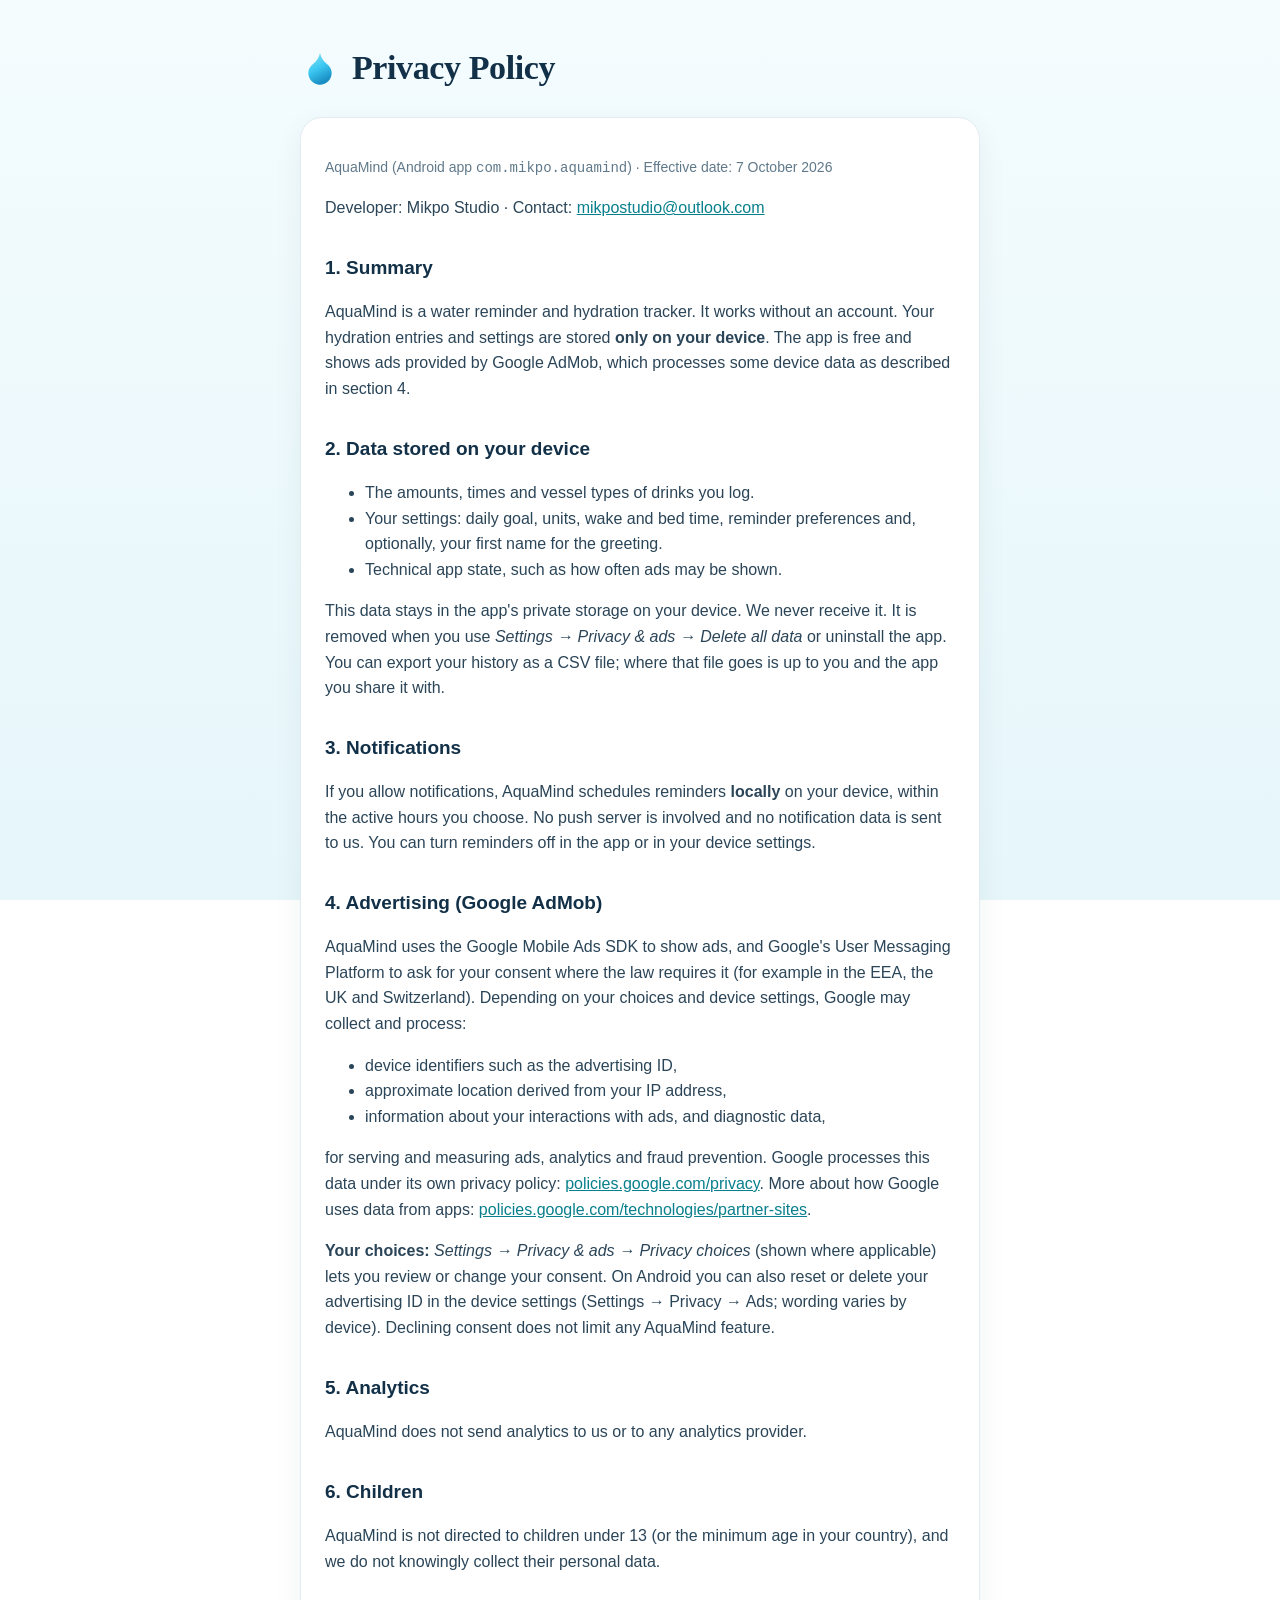
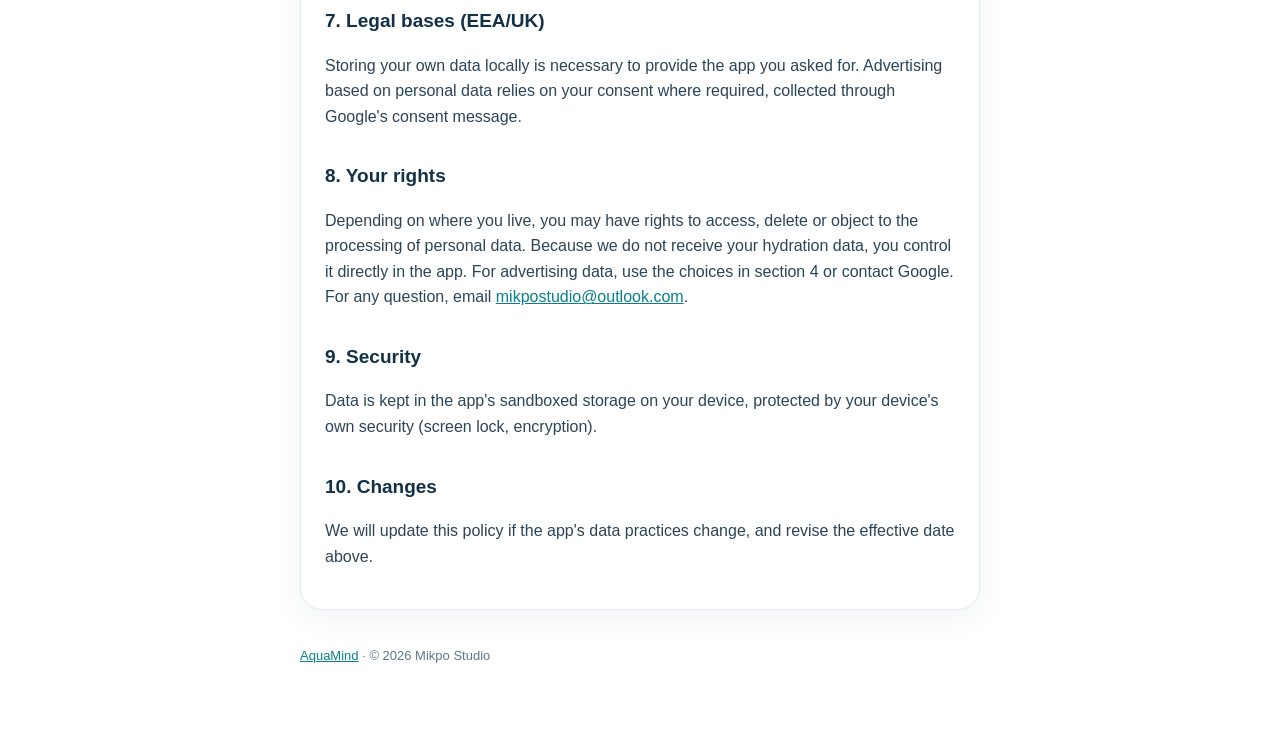
==== aquamind/privacy/index.html @ b6a903b6 "Add files via upload" ====
<!doctype html>
<html lang="en">
<head>
<meta charset="utf-8"><meta name="viewport" content="width=device-width, initial-scale=1">
<title>AquaMind — Privacy Policy</title>
<meta name="description" content="How AquaMind handles your data: hydration history stays on your device; ads are provided by Google AdMob.">
<link rel="stylesheet" href="/styles.css">
</head>
<body><main>
<header><svg viewBox="0 0 24 24" aria-hidden="true"><defs><linearGradient id="g" x1="0" y1="0" x2="0.4" y2="1"><stop offset="0" stop-color="#8FE3F6"/><stop offset="0.55" stop-color="#3CC8F2"/><stop offset="1" stop-color="#1A8FC4"/></linearGradient></defs><path fill="url(#g)" d="M12 22a7 7 0 0 0 7-7c0-2-1-3.9-3-5.5s-3.5-4-4-6.5c-.5 2.5-2 4.9-4 6.5C6 11.1 5 13 5 15a7 7 0 0 0 7 7z"/></svg><h1>Privacy Policy</h1></header>
<div class="card">
<p class="muted">AquaMind (Android app <code>com.mikpo.aquamind</code>) · Effective date: 7 October 2026</p>
<p>Developer: Mikpo Studio · Contact: <a href="mailto:mikpostudio@outlook.com">mikpostudio@outlook.com</a></p>

<h2>1. Summary</h2>
<p>AquaMind is a water reminder and hydration tracker. It works without an account. Your hydration entries and settings are stored <strong>only on your device</strong>. The app is free and shows ads provided by Google AdMob, which processes some device data as described in section 4.</p>

<h2>2. Data stored on your device</h2>
<ul>
<li>The amounts, times and vessel types of drinks you log.</li>
<li>Your settings: daily goal, units, wake and bed time, reminder preferences and, optionally, your first name for the greeting.</li>
<li>Technical app state, such as how often ads may be shown.</li>
</ul>
<p>This data stays in the app's private storage on your device. We never receive it. It is removed when you use <em>Settings → Privacy &amp; ads → Delete all data</em> or uninstall the app. You can export your history as a CSV file; where that file goes is up to you and the app you share it with.</p>

<h2>3. Notifications</h2>
<p>If you allow notifications, AquaMind schedules reminders <strong>locally</strong> on your device, within the active hours you choose. No push server is involved and no notification data is sent to us. You can turn reminders off in the app or in your device settings.</p>

<h2>4. Advertising (Google AdMob)</h2>
<p>AquaMind uses the Google Mobile Ads SDK to show ads, and Google's User Messaging Platform to ask for your consent where the law requires it (for example in the EEA, the UK and Switzerland). Depending on your choices and device settings, Google may collect and process:</p>
<ul>
<li>device identifiers such as the advertising ID,</li>
<li>approximate location derived from your IP address,</li>
<li>information about your interactions with ads, and diagnostic data,</li>
</ul>
<p>for serving and measuring ads, analytics and fraud prevention. Google processes this data under its own privacy policy: <a href="https://policies.google.com/privacy">policies.google.com/privacy</a>. More about how Google uses data from apps: <a href="https://policies.google.com/technologies/partner-sites">policies.google.com/technologies/partner-sites</a>.</p>
<p><strong>Your choices:</strong> <em>Settings → Privacy &amp; ads → Privacy choices</em> (shown where applicable) lets you review or change your consent. On Android you can also reset or delete your advertising ID in the device settings (Settings → Privacy → Ads; wording varies by device). Declining consent does not limit any AquaMind feature.</p>

<h2>5. Analytics</h2>
<p>AquaMind does not send analytics to us or to any analytics provider.</p>

<h2>6. Children</h2>
<p>AquaMind is not directed to children under 13 (or the minimum age in your country), and we do not knowingly collect their personal data.</p>

<h2>7. Legal bases (EEA/UK)</h2>
<p>Storing your own data locally is necessary to provide the app you asked for. Advertising based on personal data relies on your consent where required, collected through Google's consent message.</p>

<h2>8. Your rights</h2>
<p>Depending on where you live, you may have rights to access, delete or object to the processing of personal data. Because we do not receive your hydration data, you control it directly in the app. For advertising data, use the choices in section 4 or contact Google. For any question, email <a href="mailto:mikpostudio@outlook.com">mikpostudio@outlook.com</a>.</p>

<h2>9. Security</h2>
<p>Data is kept in the app's sandboxed storage on your device, protected by your device's own security (screen lock, encryption).</p>

<h2>10. Changes</h2>
<p>We will update this policy if the app's data practices change, and revise the effective date above.</p>
</div>
<footer><a href="/">AquaMind</a> · © 2026 Mikpo Studio</footer>
</main></body></html>
---- styles.css ----
:root { --navy:#123047; --muted:#60798A; --teal:#087F8C; --bg:#F8FBFC; --card:#FFFFFF; --border:#E3EDF1; }
* { box-sizing: border-box; }
body { margin:0; background:linear-gradient(180deg,#F4FCFE,#E6F6FA) fixed; color:var(--navy);
  font: 16px/1.6 -apple-system, BlinkMacSystemFont, "Segoe UI", Roboto, Helvetica, Arial, sans-serif; }
main { max-width: 720px; margin: 0 auto; padding: 48px 20px 64px; }
header { display:flex; align-items:center; gap:12px; margin-bottom:28px; }
header svg { width:40px; height:40px; }
h1 { font: 600 34px/1.2 Georgia, "Source Serif 4", serif; margin: 0; letter-spacing:-0.4px; }
h2 { font-size: 19px; margin: 32px 0 8px; }
p, li { color: #2B4558; }
.muted { color: var(--muted); font-size: 14px; }
.card { background:var(--card); border:1px solid var(--border); border-radius:22px; padding:24px; box-shadow:0 8px 30px rgba(18,48,71,.06); }
a { color: var(--teal); }
footer { margin-top: 36px; font-size: 13px; color: var(--muted); }
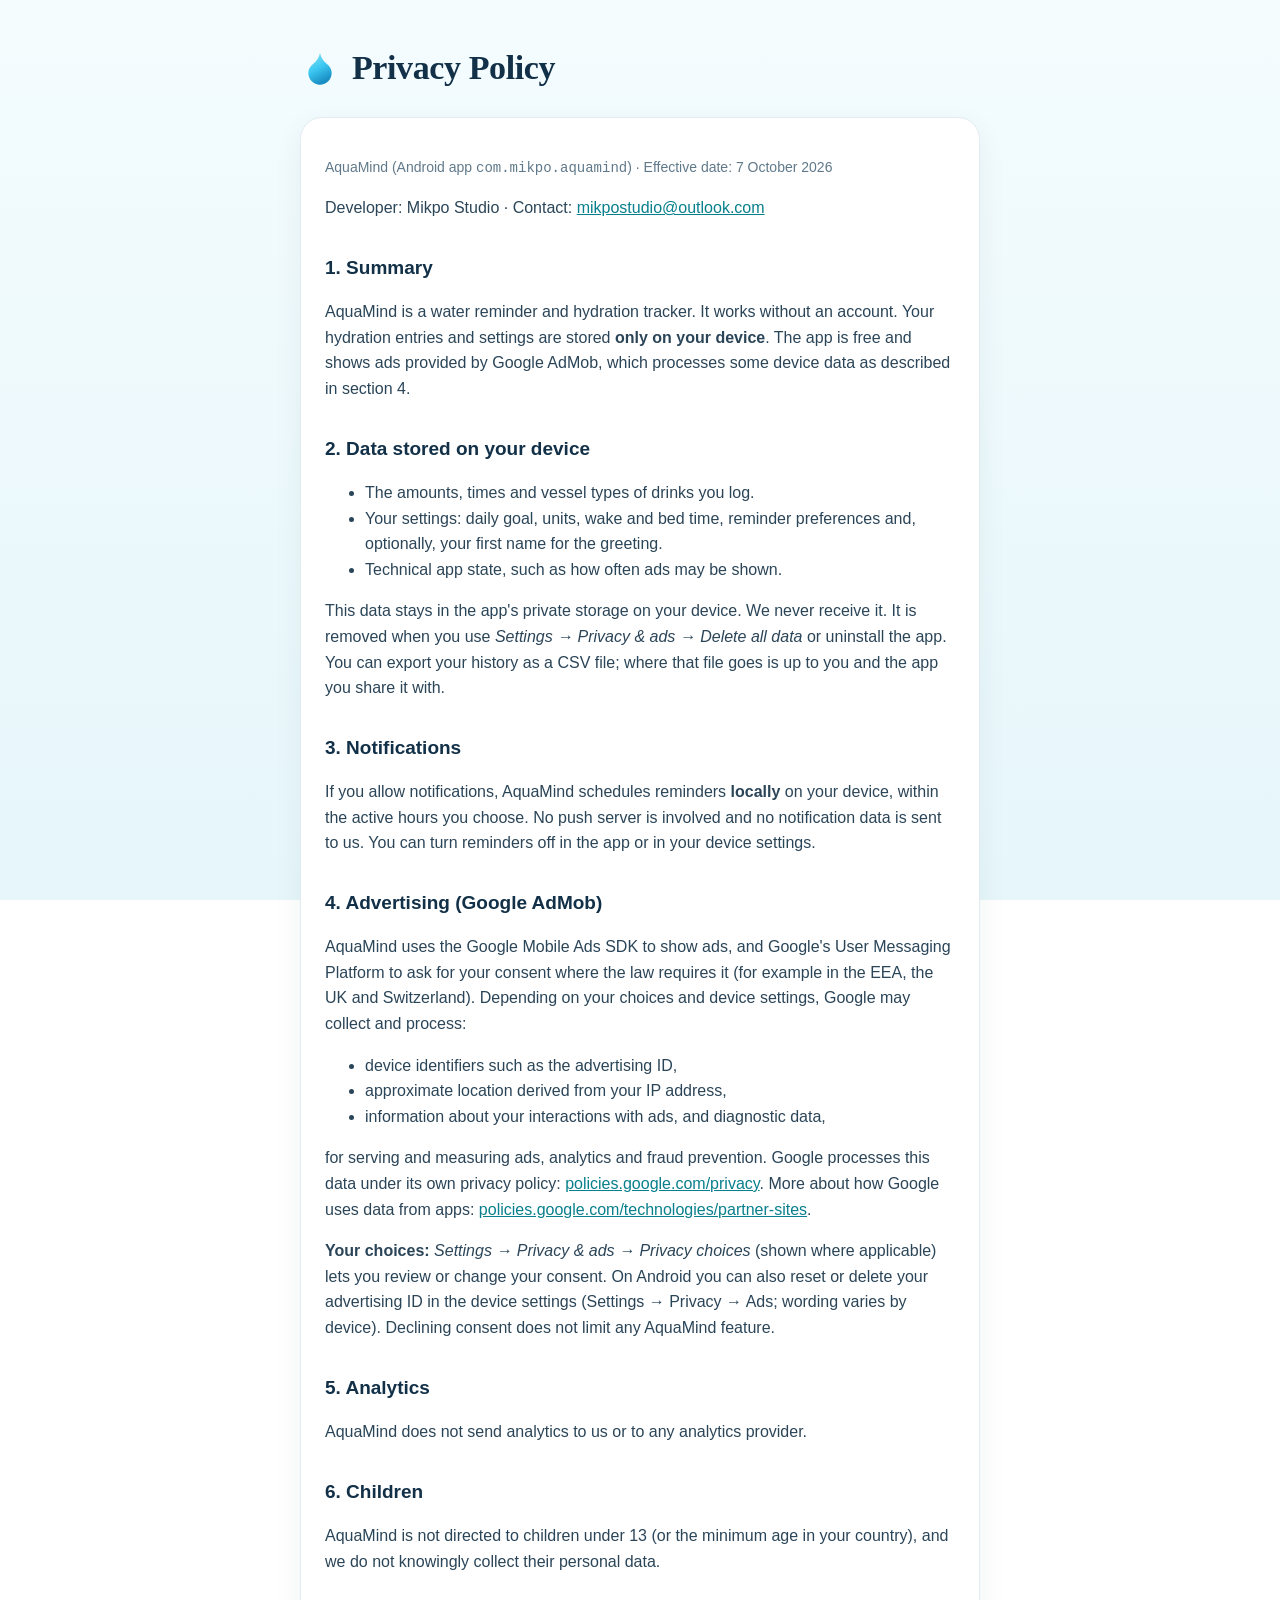
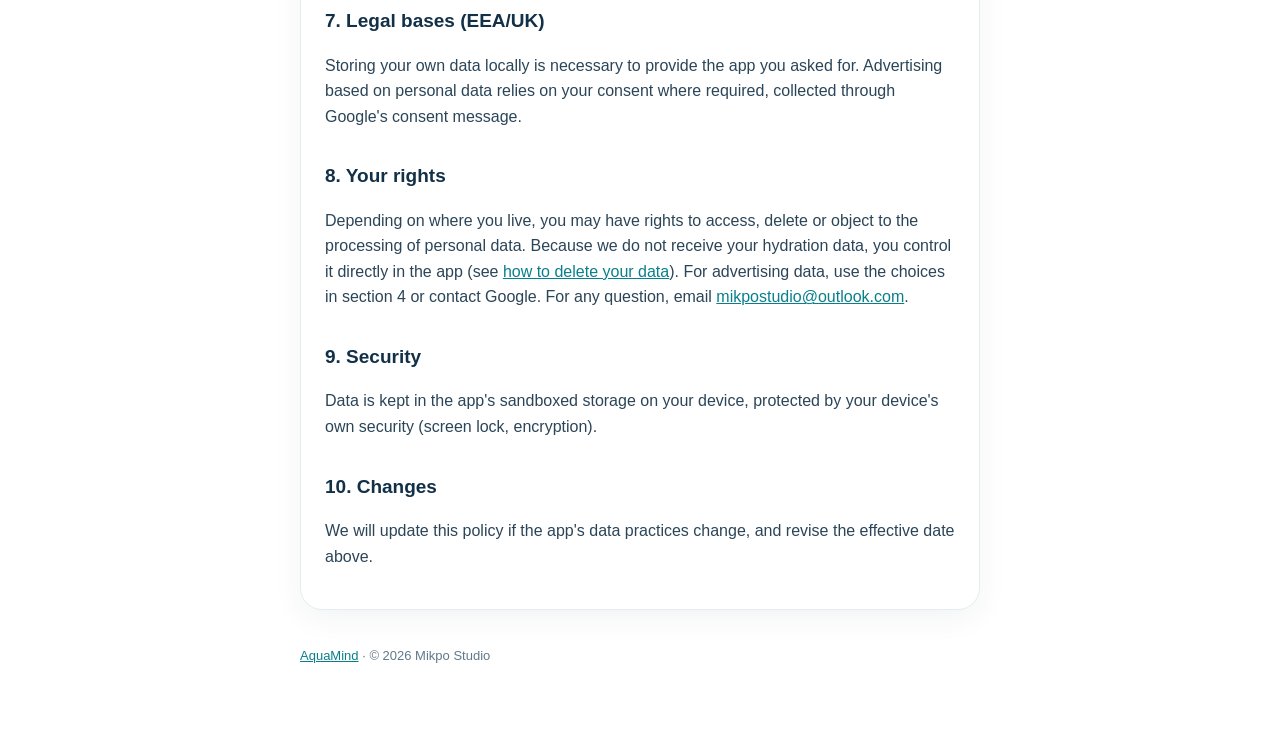
==== commit e44c11e4: "Add files via upload" ====
--- a/aquamind/privacy/index.html
+++ b/aquamind/privacy/index.html
@@ -46,7 +46,7 @@
 <p>Storing your own data locally is necessary to provide the app you asked for. Advertising based on personal data relies on your consent where required, collected through Google's consent message.</p>
 
 <h2>8. Your rights</h2>
-<p>Depending on where you live, you may have rights to access, delete or object to the processing of personal data. Because we do not receive your hydration data, you control it directly in the app. For advertising data, use the choices in section 4 or contact Google. For any question, email <a href="mailto:mikpostudio@outlook.com">mikpostudio@outlook.com</a>.</p>
+<p>Depending on where you live, you may have rights to access, delete or object to the processing of personal data. Because we do not receive your hydration data, you control it directly in the app (see <a href="/aquamind/delete-data/">how to delete your data</a>). For advertising data, use the choices in section 4 or contact Google. For any question, email <a href="mailto:mikpostudio@outlook.com">mikpostudio@outlook.com</a>.</p>
 
 <h2>9. Security</h2>
 <p>Data is kept in the app's sandboxed storage on your device, protected by your device's own security (screen lock, encryption).</p>
